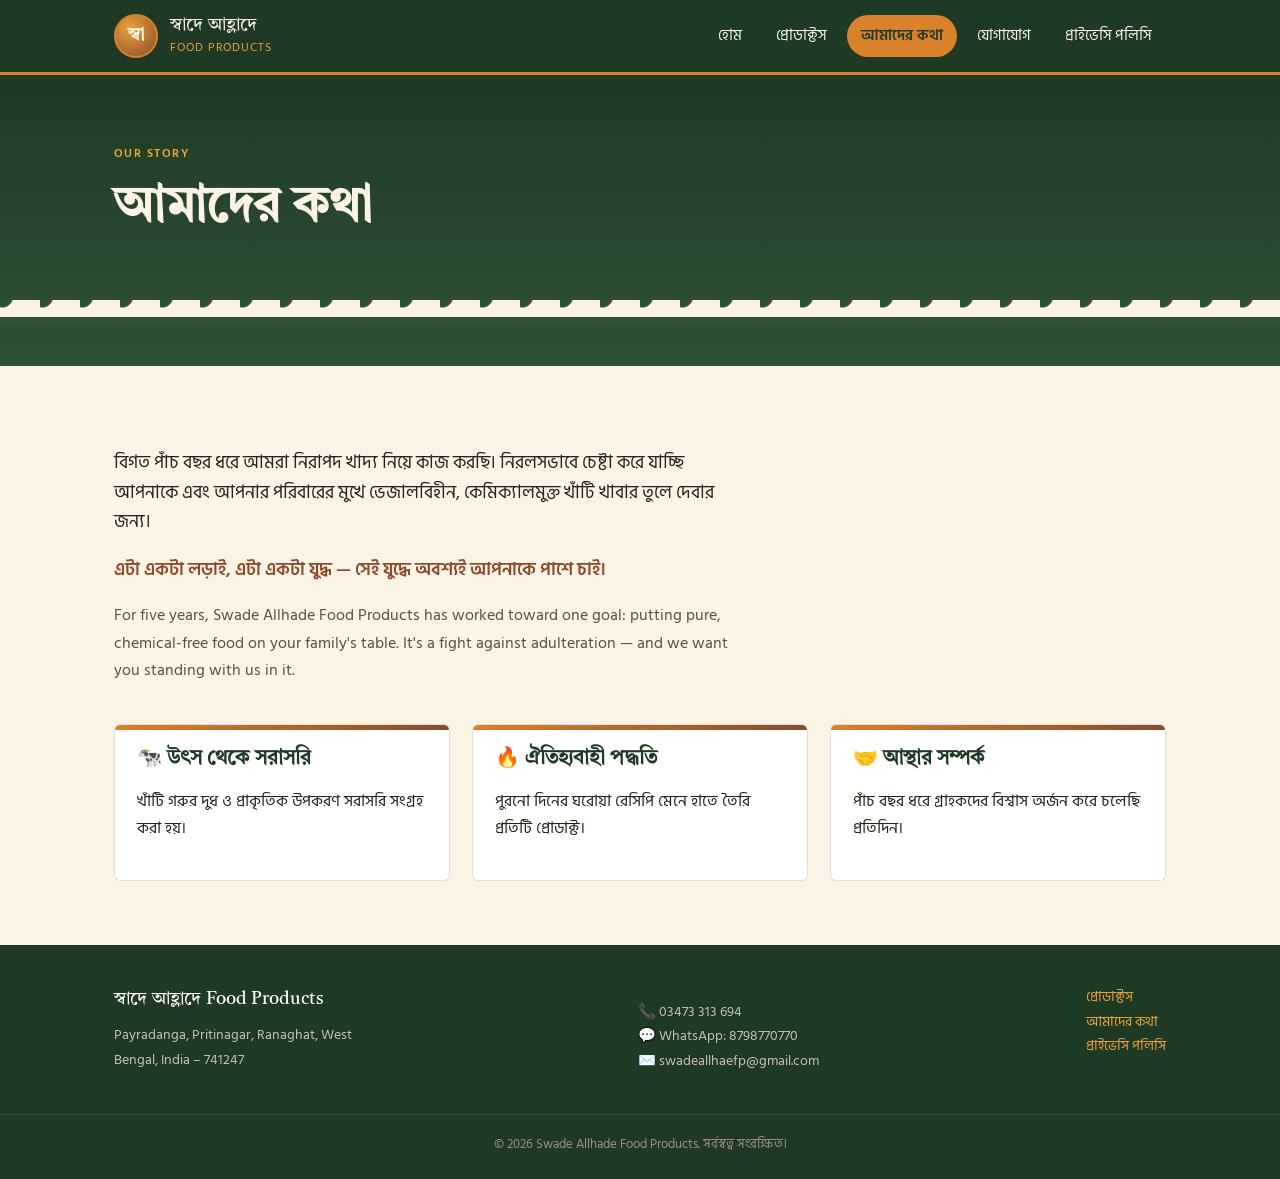
==== about.html @ 0426a0af "Add files via upload" ====
<!DOCTYPE html>
<html lang="bn">
<head>
<meta charset="UTF-8">
<meta name="viewport" content="width=device-width, initial-scale=1.0">
<title>আমাদের কথা | স্বাদে আহ্লাদে Food Products</title>
<meta name="description" content="স্বাদে আহ্লাদে ফুড প্রোডাক্টসের গল্প — বিগত পাঁচ বছর ধরে নিরাপদ, ভেজালমুক্ত খাবার তৈরির যাত্রা।">
<link rel="stylesheet" href="style.css">
</head>
<body>

<header class="site">
  <div class="nav-wrap">
    <a href="index.html" class="brand">
      <span class="badge">স্বা</span>
      <span class="brand-text">
        <span class="bn" style="display:block;">স্বাদে আহ্লাদে</span>
        <span class="en">Food Products</span>
      </span>
    </a>
    <button class="menu-toggle" aria-label="Menu" onclick="document.querySelector('nav.links').classList.toggle('open')">☰</button>
    <nav class="links">
      <a href="index.html">হোম</a>
      <a href="products.html">প্রোডাক্টস</a>
      <a href="about.html" class="active">আমাদের কথা</a>
      <a href="contact.html">যোগাযোগ</a>
      <a href="privacy-policy.html">প্রাইভেসি পলিসি</a>
    </nav>
  </div>
</header>

<section class="hero" style="padding-bottom:40px;">
  <div class="container" style="grid-template-columns:1fr;">
    <div>
      <span class="eyebrow">Our Story</span>
      <h1>আমাদের কথা</h1>
    </div>
  </div>
  <div class="drip"></div>
</section>

<section>
  <div class="container">
    <div style="max-width:70ch;">
      <p style="font-size:1.1rem;">বিগত পাঁচ বছর ধরে আমরা নিরাপদ খাদ্য নিয়ে কাজ করছি। নিরলসভাবে চেষ্টা করে যাচ্ছি আপনাকে এবং আপনার পরিবারের মুখে ভেজালবিহীন, কেমিক্যালমুক্ত খাঁটি খাবার তুলে দেবার জন্য।</p>
      <p style="font-size:1.1rem;color:var(--clay);font-weight:600;">এটা একটা লড়াই, এটা একটা যুদ্ধ — সেই যুদ্ধে অবশ্যই আপনাকে পাশে চাই।</p>
      <p style="color:#5a5040;">For five years, Swade Allhade Food Products has worked toward one goal: putting pure, chemical-free food on your family's table. It's a fight against adulteration — and we want you standing with us in it.</p>
    </div>

    <div class="grid" style="margin-top:40px;">
      <div class="card">
        <h3>🐄 উৎস থেকে সরাসরি</h3>
        <p>খাঁটি গরুর দুধ ও প্রাকৃতিক উপকরণ সরাসরি সংগ্রহ করা হয়।</p>
      </div>
      <div class="card">
        <h3>🔥 ঐতিহ্যবাহী পদ্ধতি</h3>
        <p>পুরনো দিনের ঘরোয়া রেসিপি মেনে হাতে তৈরি প্রতিটি প্রোডাক্ট।</p>
      </div>
      <div class="card">
        <h3>🤝 আস্থার সম্পর্ক</h3>
        <p>পাঁচ বছর ধরে গ্রাহকদের বিশ্বাস অর্জন করে চলেছি প্রতিদিন।</p>
      </div>
    </div>
  </div>
</section>

<footer>
  <div class="container">
    <div>
      <span class="bn" style="font-family:'Tiro Bangla',serif;font-size:1.1rem;color:#fff;">স্বাদে আহ্লাদে Food Products</span>
      <p style="max-width:32ch;margin-top:8px;">Payradanga, Pritinagar, Ranaghat, West Bengal, India – 741247</p>
    </div>
    <div>
      <p>📞 03473 313 694<br>💬 WhatsApp: 8798770770<br>✉️ swadeallhaefp@gmail.com</p>
    </div>
    <div>
      <a href="products.html">প্রোডাক্টস</a><br>
      <a href="about.html">আমাদের কথা</a><br>
      <a href="privacy-policy.html">প্রাইভেসি পলিসি</a>
    </div>
  </div>
  <div class="bottom">© 2026 Swade Allhade Food Products. সর্বস্বত্ব সংরক্ষিত।</div>
</footer>

</body>
</html>
---- style.css ----
@import url('https://fonts.googleapis.com/css2?family=Tiro+Bangla:ital@0;1&family=Fraunces:opsz,wght@9..144,400;9..144,600;9..144,700&family=Hind+Siliguri:wght@400;500;600&family=Inter:wght@400;500;600&display=swap');

:root{
  --green-deep: #1F3A24;
  --green-mid: #2F5233;
  --gold: #D9822B;
  --gold-light: #E8A33D;
  --cream: #FBF4E4;
  --clay: #8B4A2B;
  --ink: #2A2118;
  --line: rgba(42,33,24,0.14);
  --radius: 6px;
}

*{box-sizing:border-box;}
html{scroll-behavior:smooth;}
body{
  margin:0;
  background:var(--cream);
  color:var(--ink);
  font-family:'Hind Siliguri','Inter',sans-serif;
  line-height:1.7;
  -webkit-font-smoothing:antialiased;
}

h1,h2,h3,.display{
  font-family:'Tiro Bangla','Fraunces',serif;
  font-weight:600;
  color:var(--green-deep);
  line-height:1.25;
  margin:0 0 .4em;
}
h1{font-size:clamp(2rem,5vw,3.1rem);}
h2{font-size:clamp(1.5rem,3.4vw,2.1rem);}
h3{font-size:1.25rem;}

a{color:inherit;}
img{max-width:100%;display:block;}

.container{max-width:1100px;margin:0 auto;padding:0 24px;}

/* ---- header ---- */
header.site{
  position:sticky;top:0;z-index:40;
  background:var(--green-deep);
  border-bottom:3px solid var(--gold);
}
.nav-wrap{
  display:flex;align-items:center;justify-content:space-between;
  padding:14px 24px;max-width:1100px;margin:0 auto;
}
.brand{
  display:flex;align-items:center;gap:12px;
  color:var(--cream);text-decoration:none;
}
.brand .badge{
  width:44px;height:44px;border-radius:50%;
  background:radial-gradient(circle at 35% 30%, var(--gold-light), var(--clay));
  display:flex;align-items:center;justify-content:center;
  color:var(--cream);font-family:'Tiro Bangla',serif;font-weight:700;font-size:1.15rem;
  border:2px solid var(--gold);
  flex-shrink:0;
}
.brand-text{line-height:1.2;}
.brand-text .bn{font-family:'Tiro Bangla',serif;font-size:1.15rem;color:var(--cream);}
.brand-text .en{font-size:.72rem;letter-spacing:.08em;text-transform:uppercase;color:var(--gold-light);}

nav.links{display:flex;gap:6px;}
nav.links a{
  color:var(--cream);text-decoration:none;font-size:.95rem;
  padding:8px 14px;border-radius:999px;transition:background .2s,color .2s;
}
nav.links a:hover,nav.links a.active{background:var(--gold);color:var(--green-deep);font-weight:600;}

.menu-toggle{display:none;background:none;border:none;color:var(--cream);font-size:1.6rem;cursor:pointer;}

@media (max-width:760px){
  nav.links{
    display:none;position:absolute;top:100%;left:0;right:0;
    background:var(--green-deep);flex-direction:column;padding:8px 24px 16px;border-bottom:3px solid var(--gold);
  }
  nav.links.open{display:flex;}
  .menu-toggle{display:block;}
}

/* ---- hero ---- */
.hero{
  position:relative;overflow:hidden;
  background:linear-gradient(180deg,var(--green-deep) 0%,var(--green-mid) 100%);
  color:var(--cream);
  padding:64px 0 0;
}
.hero .container{display:grid;grid-template-columns:1.1fr .9fr;gap:40px;align-items:center;}
@media (max-width:820px){.hero .container{grid-template-columns:1fr;}}
.hero h1{color:var(--cream);}
.hero .eyebrow{
  display:inline-block;color:var(--gold-light);letter-spacing:.12em;text-transform:uppercase;
  font-size:.78rem;margin-bottom:14px;font-weight:600;
}
.hero p.lede{color:#E8E1CC;max-width:46ch;font-size:1.05rem;}
.hero-img{
  border-radius:var(--radius);overflow:hidden;
  box-shadow:0 30px 60px -20px rgba(0,0,0,.5);
  border:4px solid var(--gold);
}
.hero-cta{display:flex;gap:14px;margin-top:26px;flex-wrap:wrap;}

/* drip divider referencing the product's ghee-drip motif */
.drip{
  height:26px;width:100%;
  background:
    radial-gradient(circle at 6% 0, transparent 10px, var(--cream) 11px) 0 -3px/40px 20px repeat-x,
    linear-gradient(var(--green-mid),var(--green-mid));
  margin-top:40px;
}

/* ---- buttons ---- */
.btn{
  display:inline-flex;align-items:center;gap:8px;
  padding:12px 24px;border-radius:999px;text-decoration:none;
  font-weight:600;font-size:.95rem;transition:transform .15s, box-shadow .15s;
  border:2px solid transparent;
}
.btn:hover{transform:translateY(-2px);}
.btn-primary{background:var(--gold);color:var(--green-deep);}
.btn-primary:hover{box-shadow:0 10px 20px -8px rgba(217,130,43,.6);}
.btn-outline{border-color:var(--gold-light);color:var(--cream);}

/* ---- sections ---- */
section{padding:64px 0;}
.section-alt{background:#F3E9D2;}
.kicker{
  color:var(--clay);text-transform:uppercase;letter-spacing:.1em;font-size:.78rem;font-weight:600;margin-bottom:8px;display:block;
}

/* ---- product grid ---- */
.grid{display:grid;grid-template-columns:repeat(auto-fit,minmax(230px,1fr));gap:22px;margin-top:32px;}
.card{
  background:#fff;border:1px solid var(--line);border-radius:var(--radius);
  padding:22px;position:relative;overflow:hidden;
}
.card::before{
  content:"";position:absolute;top:0;left:0;right:0;height:5px;
  background:linear-gradient(90deg,var(--gold),var(--clay));
}
.card h3{margin-bottom:8px;}
.card .en-name{color:var(--clay);font-size:.85rem;font-weight:500;margin-bottom:10px;display:block;}
.card img{border-radius:4px;margin-bottom:14px;aspect-ratio:4/3;object-fit:cover;}
.card .price-row{
  display:flex;align-items:center;justify-content:space-between;
  margin-top:16px;padding-top:14px;border-top:1px dashed var(--line);
}
.card .price{font-family:'Tiro Bangla',serif;font-size:1.25rem;color:var(--green-deep);font-weight:600;}
.card .price .unit{font-size:.75rem;color:#7a715e;font-family:'Hind Siliguri',sans-serif;font-weight:400;display:block;}
.card .order-btn{
  display:inline-flex;align-items:center;gap:6px;
  background:#25D366;color:#fff;text-decoration:none;
  padding:9px 16px;border-radius:999px;font-size:.85rem;font-weight:600;
  transition:transform .15s;
}
.card .order-btn:hover{transform:translateY(-2px);}

/* ---- about / features ---- */
.feature-list{list-style:none;padding:0;margin:24px 0 0;display:grid;gap:16px;}
.feature-list li{
  display:flex;gap:14px;align-items:flex-start;padding-bottom:16px;border-bottom:1px dashed var(--line);
}
.feature-list .dot{
  width:10px;height:10px;border-radius:50%;background:var(--gold);margin-top:8px;flex-shrink:0;
}

/* ---- contact ---- */
.contact-grid{display:grid;grid-template-columns:1fr 1fr;gap:30px;margin-top:30px;}
@media (max-width:760px){.contact-grid{grid-template-columns:1fr;}}
.info-block{background:#fff;border:1px solid var(--line);border-radius:var(--radius);padding:26px;}
.info-block dt{color:var(--clay);font-weight:600;font-size:.82rem;text-transform:uppercase;letter-spacing:.06em;margin-top:16px;}
.info-block dt:first-child{margin-top:0;}
.info-block dd{margin:4px 0 0;}
.map-embed{border-radius:var(--radius);overflow:hidden;border:1px solid var(--line);min-height:280px;}
.map-embed iframe{width:100%;height:100%;min-height:280px;border:0;display:block;}

/* ---- footer ---- */
footer{background:var(--green-deep);color:#C9C2AC;padding:40px 0 24px;font-size:.9rem;}
footer .container{display:flex;flex-wrap:wrap;justify-content:space-between;gap:20px;}
footer a{color:var(--gold-light);text-decoration:none;}
footer .bottom{
  border-top:1px solid rgba(255,255,255,.12);margin-top:26px;padding-top:18px;
  text-align:center;font-size:.82rem;color:#9A927A;
}

.badge-row{display:flex;gap:10px;flex-wrap:wrap;margin-top:18px;}
.mini-badge{
  font-size:.75rem;background:rgba(255,255,255,.08);color:var(--cream);
  padding:5px 12px;border-radius:999px;border:1px solid rgba(255,255,255,.15);
}
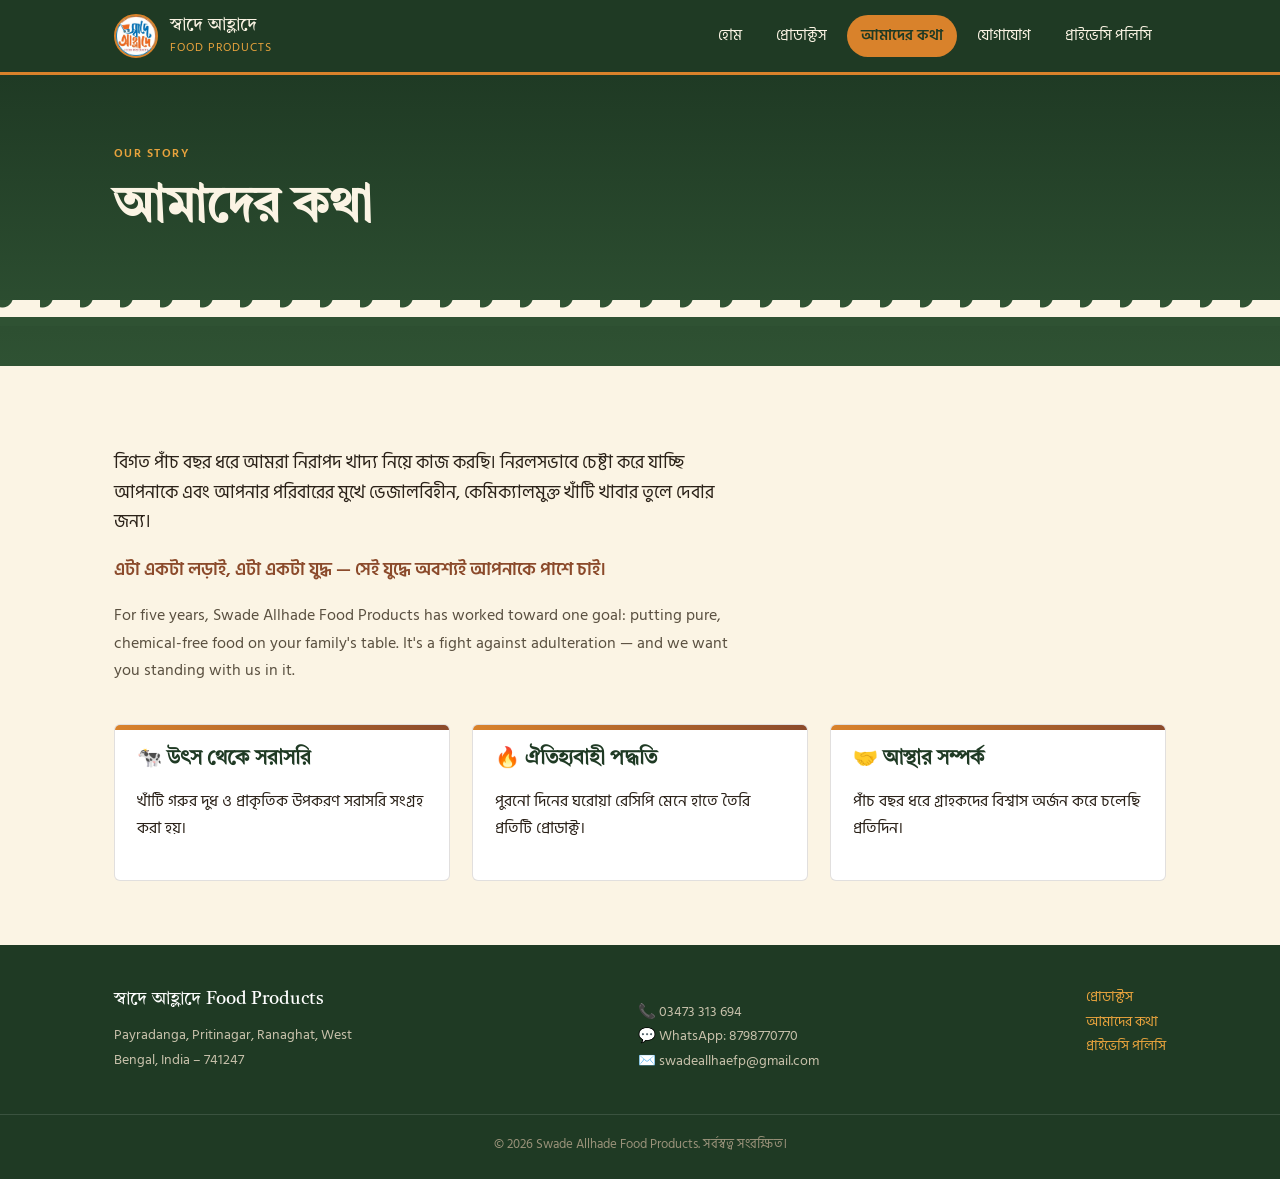
==== commit 8cfbecb4: "Update about.html" ====
--- a/about.html
+++ b/about.html
@@ -12,7 +12,7 @@
 <header class="site">
   <div class="nav-wrap">
     <a href="index.html" class="brand">
-      <span class="badge">স্বা</span>
+     <img class="badge" src="images/swlogo.jpg" alt="স্বাদে আহ্লাদে লোগো">
       <span class="brand-text">
         <span class="bn" style="display:block;">স্বাদে আহ্লাদে</span>
         <span class="en">Food Products</span>
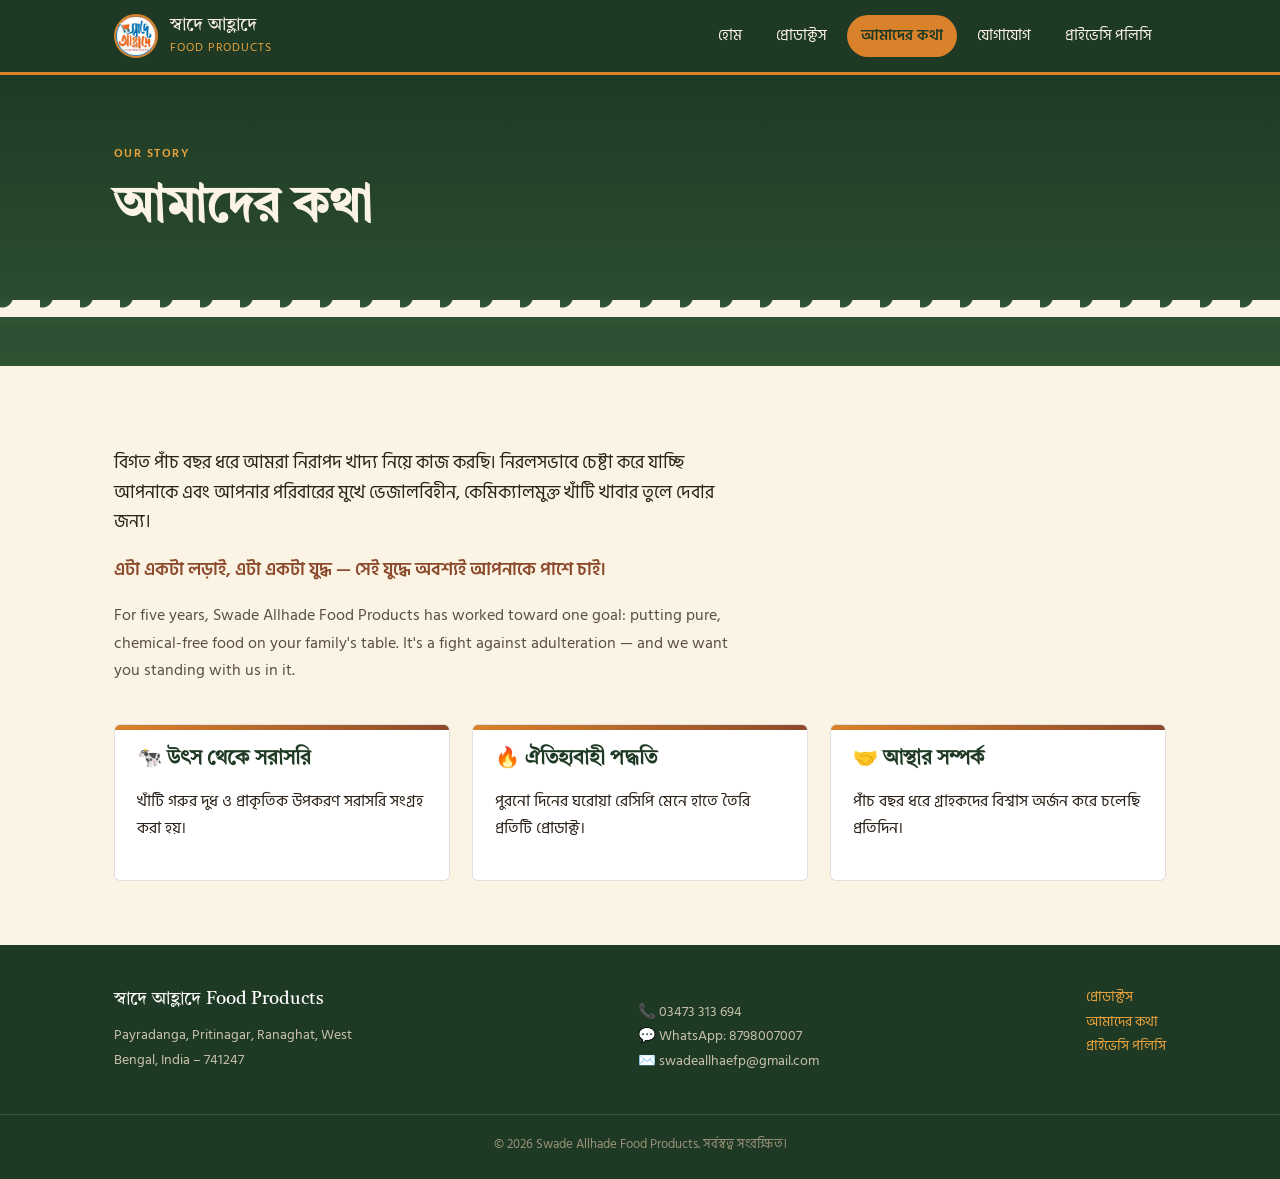
==== commit a4c5c118: "Update about.html" ====
--- a/about.html
+++ b/about.html
@@ -71,7 +71,7 @@
       <p style="max-width:32ch;margin-top:8px;">Payradanga, Pritinagar, Ranaghat, West Bengal, India – 741247</p>
     </div>
     <div>
-      <p>📞 03473 313 694<br>💬 WhatsApp: 8798770770<br>✉️ swadeallhaefp@gmail.com</p>
+      <p>📞 03473 313 694<br>💬 WhatsApp: 8798007007<br>✉️ swadeallhaefp@gmail.com</p>
     </div>
     <div>
       <a href="products.html">প্রোডাক্টস</a><br>
--- a/style.css
+++ b/style.css
@@ -55,9 +55,7 @@
 }
 .brand .badge{
   width:44px;height:44px;border-radius:50%;
-  background:radial-gradient(circle at 35% 30%, var(--gold-light), var(--clay));
-  display:flex;align-items:center;justify-content:center;
-  color:var(--cream);font-family:'Tiro Bangla',serif;font-weight:700;font-size:1.15rem;
+  object-fit:cover;
   border:2px solid var(--gold);
   flex-shrink:0;
 }
